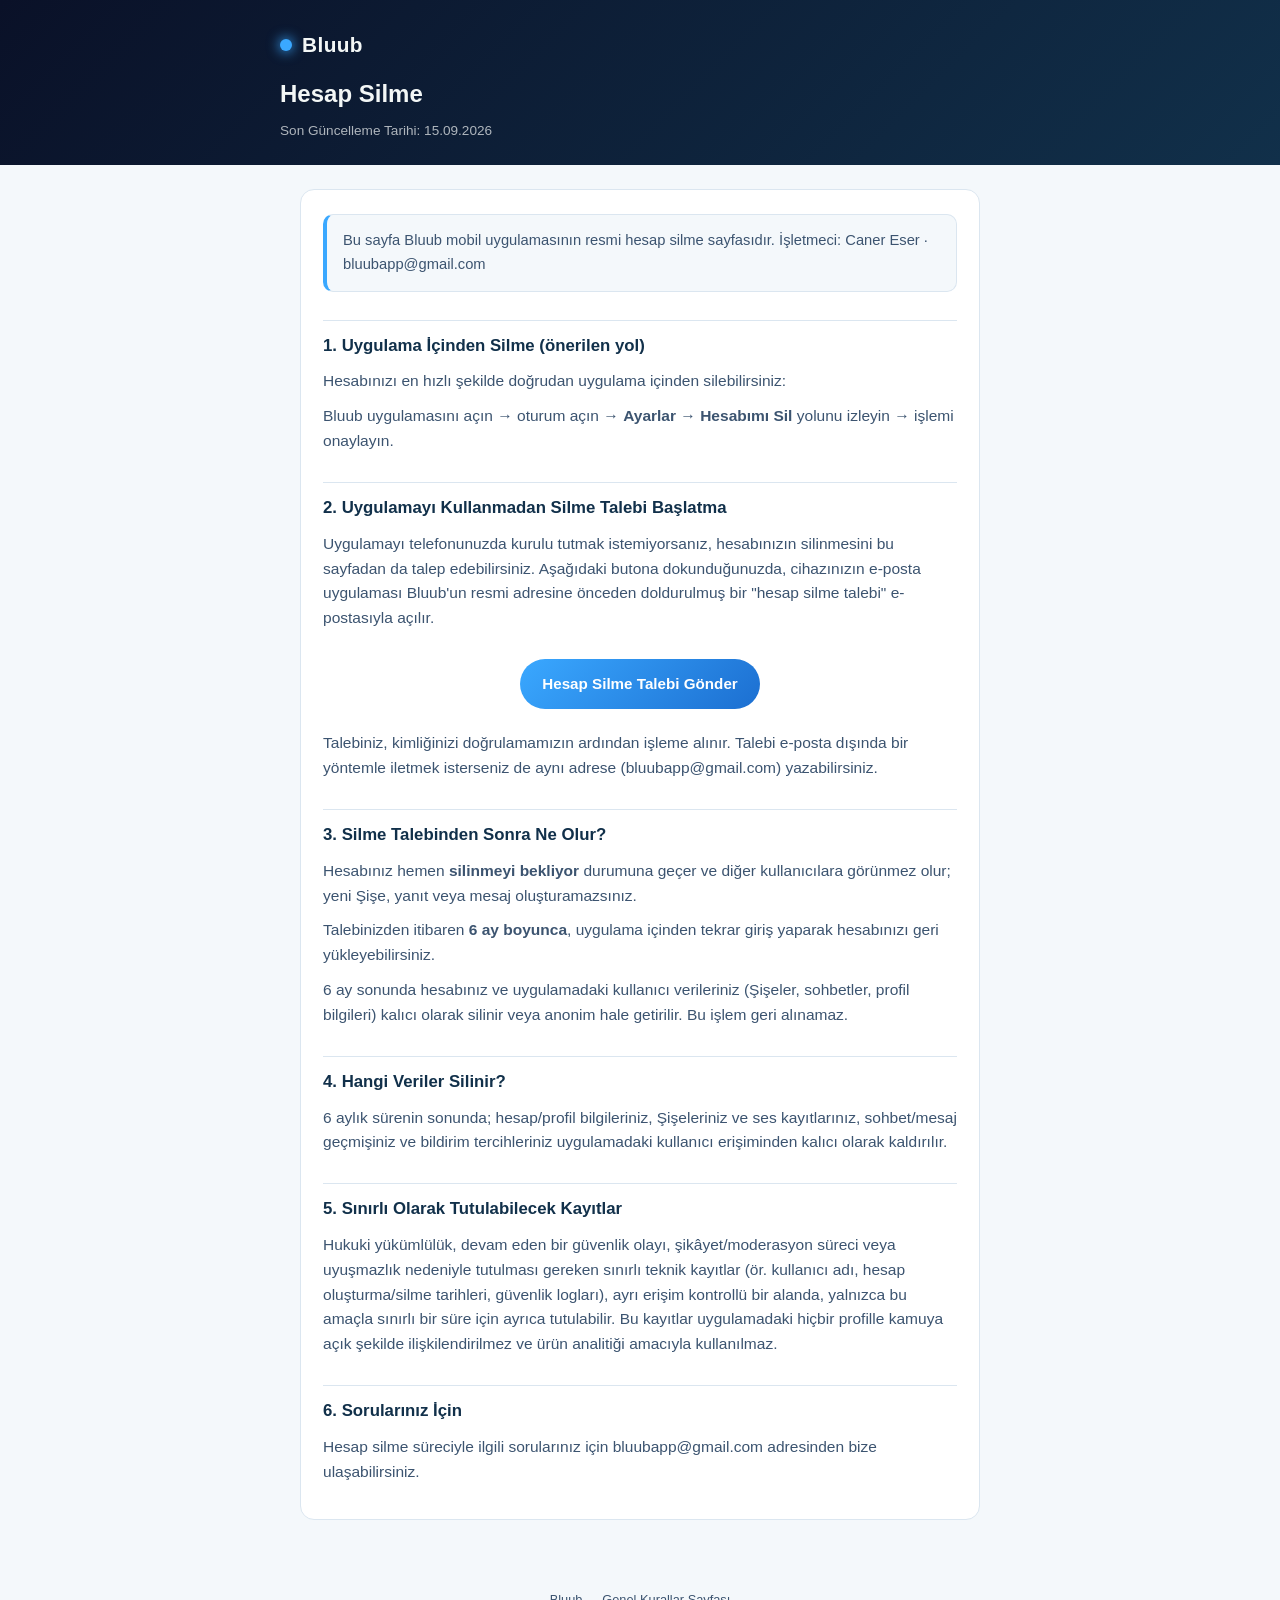
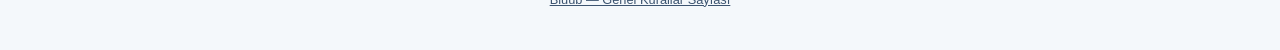
==== account-deletion/index.html @ 8baf8113 "Add files via upload" ====
<!doctype html>
<html lang="tr">
<head>
<meta charset="utf-8">
<meta name="viewport" content="width=device-width, initial-scale=1">
<title>Hesap Silme — Bluub</title>
<meta name="robots" content="index, follow">
<link rel="stylesheet" href="../assets/style.css">
</head>
<body>
<header class="site-header">
  <div class="brand"><span class="logo-dot"></span><a href="../">Bluub</a></div>
  <div class="page-title">
    <h1>Hesap Silme</h1>
    <div class="meta">Son Güncelleme Tarihi: 15.09.2026</div>
  </div>
</header>
<main>
<article>

<div class="callout">
Bu sayfa Bluub mobil uygulamasının resmi hesap silme sayfasıdır. İşletmeci: Caner Eser · bluubapp@gmail.com
</div>

<h2>1. Uygulama İçinden Silme (önerilen yol)</h2>
<p>Hesabınızı en hızlı şekilde doğrudan uygulama içinden silebilirsiniz:</p>
<p>Bluub uygulamasını açın → oturum açın → <strong>Ayarlar → Hesabımı Sil</strong> yolunu izleyin → işlemi onaylayın.</p>

<h2>2. Uygulamayı Kullanmadan Silme Talebi Başlatma</h2>
<p>Uygulamayı telefonunuzda kurulu tutmak istemiyorsanız, hesabınızın silinmesini bu sayfadan da talep edebilirsiniz. Aşağıdaki butona dokunduğunuzda, cihazınızın e-posta uygulaması Bluub'un resmi adresine önceden doldurulmuş bir "hesap silme talebi" e-postasıyla açılır.</p>
<p style="text-align:center; margin: 22px 0;">
  <a class="cta" href="mailto:bluubapp@gmail.com?subject=Bluub%20Hesap%20Silme%20Talebi&amp;body=Merhaba%2C%0A%0ABluub%20hesab%C4%B1m%C4%B1n%20silinmesini%20talep%20ediyorum.%0A%0AKay%C4%B1tl%C4%B1%20e-posta%20adresim%3A%20%0AKullan%C4%B1c%C4%B1%20ad%C4%B1m%20(nickname)%3A%20%0A%0ANot%3A%20Kimli%C4%9Finizi%20do%C4%9Frulayabilmemiz%20i%C3%A7in%20yukar%C4%B1daki%20alanlar%C4%B1%20doldurman%C4%B1z%C4%B1%20rica%20ederiz.">Hesap Silme Talebi Gönder</a>
</p>
<p>Talebiniz, kimliğinizi doğrulamamızın ardından işleme alınır. Talebi e-posta dışında bir yöntemle iletmek isterseniz de aynı adrese (bluubapp@gmail.com) yazabilirsiniz.</p>

<h2>3. Silme Talebinden Sonra Ne Olur?</h2>
<p>Hesabınız hemen <strong>silinmeyi bekliyor</strong> durumuna geçer ve diğer kullanıcılara görünmez olur; yeni Şişe, yanıt veya mesaj oluşturamazsınız.</p>
<p>Talebinizden itibaren <strong>6 ay boyunca</strong>, uygulama içinden tekrar giriş yaparak hesabınızı geri yükleyebilirsiniz.</p>
<p>6 ay sonunda hesabınız ve uygulamadaki kullanıcı verileriniz (Şişeler, sohbetler, profil bilgileri) kalıcı olarak silinir veya anonim hale getirilir. Bu işlem geri alınamaz.</p>

<h2>4. Hangi Veriler Silinir?</h2>
<p>6 aylık sürenin sonunda; hesap/profil bilgileriniz, Şişeleriniz ve ses kayıtlarınız, sohbet/mesaj geçmişiniz ve bildirim tercihleriniz uygulamadaki kullanıcı erişiminden kalıcı olarak kaldırılır.</p>

<h2>5. Sınırlı Olarak Tutulabilecek Kayıtlar</h2>
<p>Hukuki yükümlülük, devam eden bir güvenlik olayı, şikâyet/moderasyon süreci veya uyuşmazlık nedeniyle tutulması gereken sınırlı teknik kayıtlar (ör. kullanıcı adı, hesap oluşturma/silme tarihleri, güvenlik logları), ayrı erişim kontrollü bir alanda, yalnızca bu amaçla sınırlı bir süre için ayrıca tutulabilir. Bu kayıtlar uygulamadaki hiçbir profille kamuya açık şekilde ilişkilendirilmez ve ürün analitiği amacıyla kullanılmaz.</p>

<h2>6. Sorularınız İçin</h2>
<p>Hesap silme süreciyle ilgili sorularınız için bluubapp@gmail.com adresinden bize ulaşabilirsiniz.</p>

</article>
</main>
<footer class="site-footer">
  <a href="../">Bluub — Genel Kurallar Sayfası</a>
</footer>
</body>
</html>
---- assets/style.css ----
:root {
  --sky-night: #0A1128;
  --sky-dusk: #2A3A63;
  --sea-deep: #071B2E;
  --sea-mid: #11304A;
  --accent: #3AA8FF;
  --accent-deep: #1C6FD1;
  --foam: #F3F7F6;
  --ink: #10233a;
  --ink-soft: #3c5470;
  --paper: #ffffff;
  --paper-soft: #f4f8fb;
  --border: #dbe6f0;
  --max-width: 720px;
}

* { box-sizing: border-box; }

html { -webkit-text-size-adjust: 100%; }

body {
  margin: 0;
  font-family: -apple-system, BlinkMacSystemFont, "Segoe UI", Roboto, Helvetica, Arial, sans-serif;
  background: var(--paper-soft);
  color: var(--ink);
  line-height: 1.6;
}

header.site-header {
  background: linear-gradient(135deg, var(--sky-night), var(--sea-mid));
  color: var(--foam);
  padding: 28px 20px 24px;
}

.brand {
  display: flex;
  align-items: center;
  gap: 10px;
  max-width: var(--max-width);
  margin: 0 auto;
}

.brand .logo-dot {
  width: 12px;
  height: 12px;
  border-radius: 50%;
  background: var(--accent);
  box-shadow: 0 0 12px 2px rgba(58, 168, 255, 0.7);
  flex-shrink: 0;
}

.brand a {
  color: var(--foam);
  text-decoration: none;
  font-size: 1.3rem;
  font-weight: 700;
  letter-spacing: 0.02em;
}

.page-title {
  max-width: var(--max-width);
  margin: 14px auto 0;
}

.page-title h1 {
  margin: 0;
  font-size: 1.5rem;
  font-weight: 700;
  color: var(--foam);
}

.page-title .meta {
  margin-top: 6px;
  font-size: 0.85rem;
  color: rgba(243, 247, 246, 0.7);
}

main {
  max-width: var(--max-width);
  margin: 0 auto;
  padding: 24px 20px 60px;
}

article {
  background: var(--paper);
  border: 1px solid var(--border);
  border-radius: 14px;
  padding: 24px 22px;
}

article h2 {
  font-size: 1.05rem;
  color: var(--sea-mid);
  margin: 28px 0 10px;
  padding-top: 12px;
  border-top: 1px solid var(--border);
}

article h2:first-child {
  margin-top: 0;
  padding-top: 0;
  border-top: none;
}

article p {
  margin: 0 0 10px;
  font-size: 0.97rem;
  color: var(--ink-soft);
}

article a {
  color: var(--accent-deep);
  word-break: break-word;
}

.index-list {
  list-style: none;
  margin: 0;
  padding: 0;
  display: flex;
  flex-direction: column;
  gap: 10px;
}

.index-list a {
  display: block;
  background: var(--paper);
  border: 1px solid var(--border);
  border-radius: 12px;
  padding: 16px 18px;
  text-decoration: none;
  color: var(--ink);
  font-weight: 600;
  font-size: 0.98rem;
}

.index-list a:hover { border-color: var(--accent); }

.index-list .desc {
  display: block;
  font-weight: 400;
  font-size: 0.85rem;
  color: var(--ink-soft);
  margin-top: 4px;
}

.cta {
  display: inline-block;
  margin-top: 6px;
  background: linear-gradient(135deg, var(--accent), var(--accent-deep));
  color: #fff;
  text-decoration: none;
  font-weight: 700;
  padding: 13px 22px;
  border-radius: 999px;
  font-size: 0.95rem;
}

.callout {
  background: var(--paper-soft);
  border: 1px solid var(--border);
  border-left: 4px solid var(--accent);
  border-radius: 10px;
  padding: 14px 16px;
  margin: 0 0 16px;
  font-size: 0.92rem;
  color: var(--ink-soft);
}

footer.site-footer {
  max-width: var(--max-width);
  margin: 0 auto;
  padding: 10px 20px 40px;
  font-size: 0.8rem;
  color: var(--ink-soft);
  text-align: center;
}

footer.site-footer a { color: var(--ink-soft); }

@media (prefers-color-scheme: dark) {
  :root {
    --paper: #101c2c;
    --paper-soft: #0a1420;
    --ink: #eef4fa;
    --ink-soft: #b7c6d8;
    --border: #223550;
  }
  article h2 { color: #9fd0ff; }
}
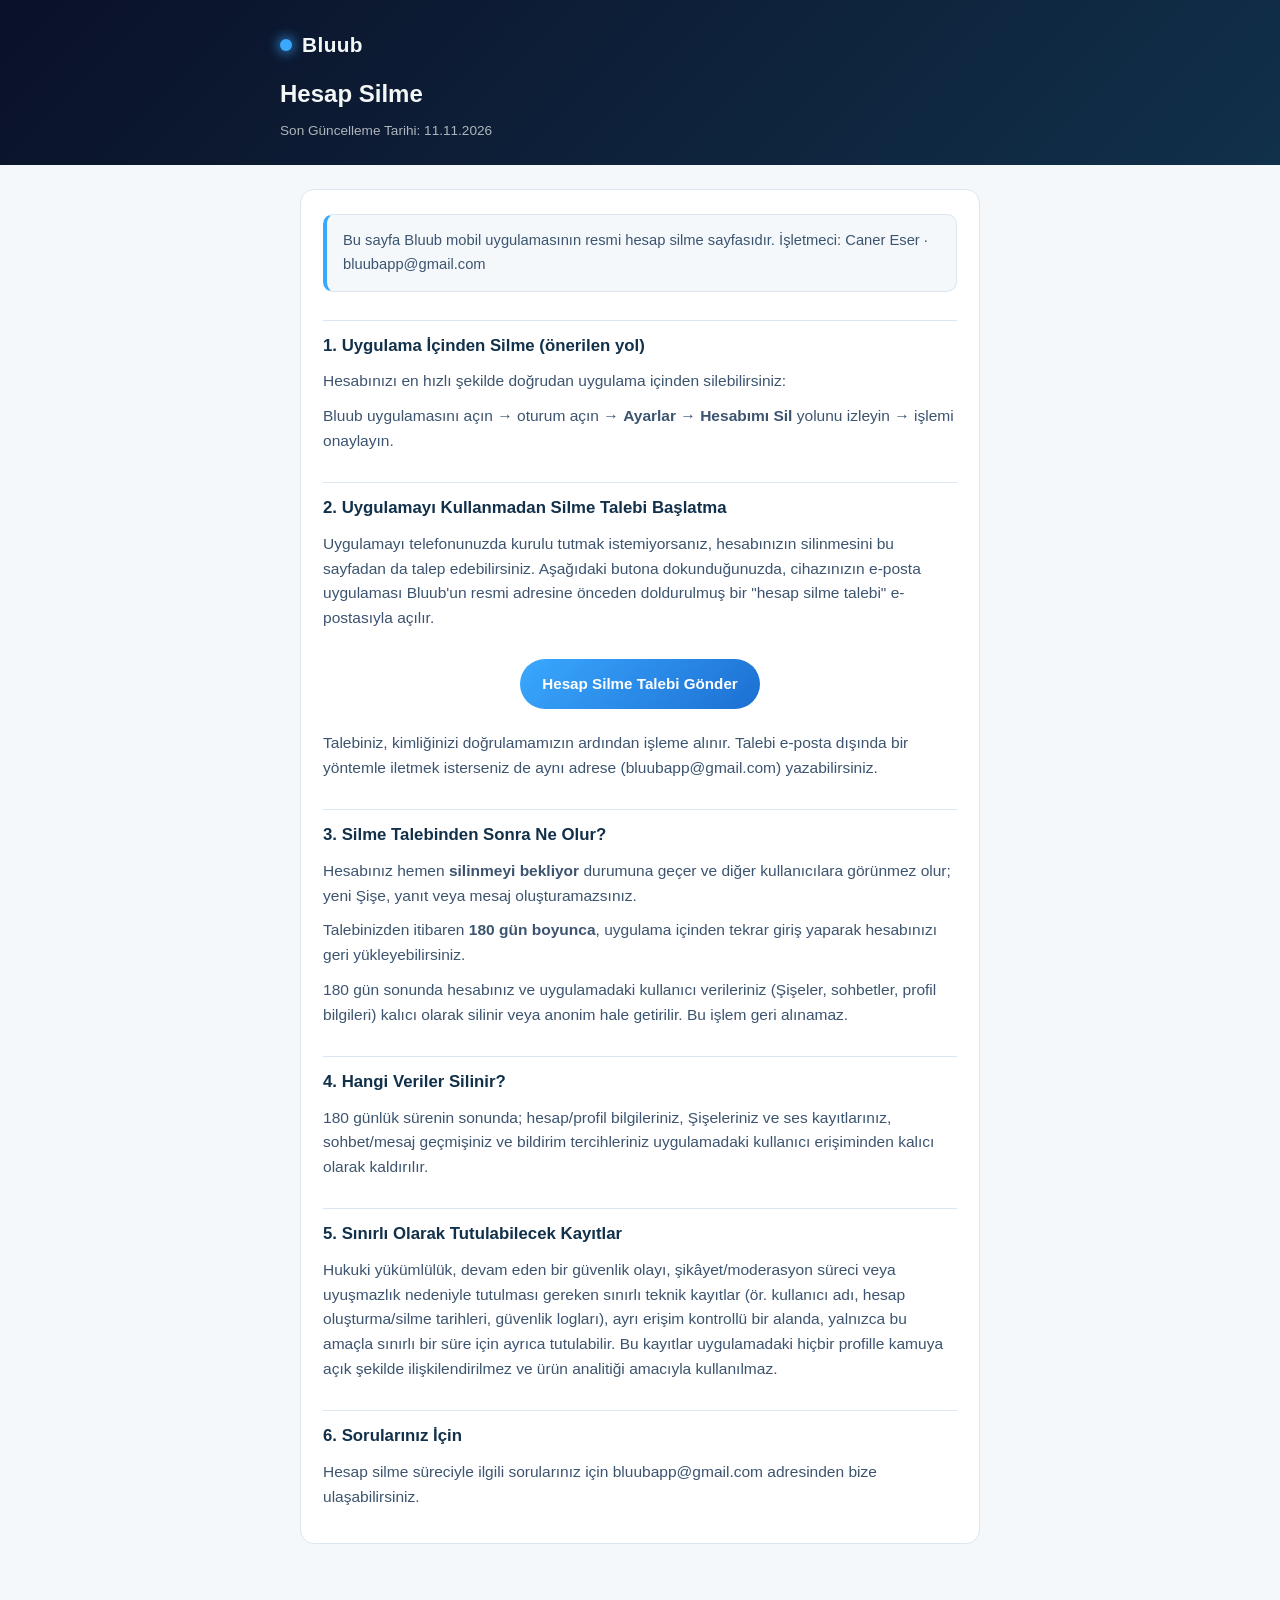
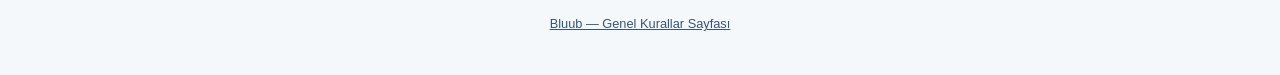
==== commit e96e7f78: "docs(legal): align account deletion grace period to 180 days (draft)" ====
--- a/account-deletion/index.html
+++ b/account-deletion/index.html
@@ -12,7 +12,7 @@
   <div class="brand"><span class="logo-dot"></span><a href="../">Bluub</a></div>
   <div class="page-title">
     <h1>Hesap Silme</h1>
-    <div class="meta">Son Güncelleme Tarihi: 15.09.2026</div>
+    <div class="meta">Son Güncelleme Tarihi: 11.11.2026</div>
   </div>
 </header>
 <main>
@@ -35,11 +35,11 @@
 
 <h2>3. Silme Talebinden Sonra Ne Olur?</h2>
 <p>Hesabınız hemen <strong>silinmeyi bekliyor</strong> durumuna geçer ve diğer kullanıcılara görünmez olur; yeni Şişe, yanıt veya mesaj oluşturamazsınız.</p>
-<p>Talebinizden itibaren <strong>6 ay boyunca</strong>, uygulama içinden tekrar giriş yaparak hesabınızı geri yükleyebilirsiniz.</p>
-<p>6 ay sonunda hesabınız ve uygulamadaki kullanıcı verileriniz (Şişeler, sohbetler, profil bilgileri) kalıcı olarak silinir veya anonim hale getirilir. Bu işlem geri alınamaz.</p>
+<p>Talebinizden itibaren <strong>180 gün boyunca</strong>, uygulama içinden tekrar giriş yaparak hesabınızı geri yükleyebilirsiniz.</p>
+<p>180 gün sonunda hesabınız ve uygulamadaki kullanıcı verileriniz (Şişeler, sohbetler, profil bilgileri) kalıcı olarak silinir veya anonim hale getirilir. Bu işlem geri alınamaz.</p>
 
 <h2>4. Hangi Veriler Silinir?</h2>
-<p>6 aylık sürenin sonunda; hesap/profil bilgileriniz, Şişeleriniz ve ses kayıtlarınız, sohbet/mesaj geçmişiniz ve bildirim tercihleriniz uygulamadaki kullanıcı erişiminden kalıcı olarak kaldırılır.</p>
+<p>180 günlük sürenin sonunda; hesap/profil bilgileriniz, Şişeleriniz ve ses kayıtlarınız, sohbet/mesaj geçmişiniz ve bildirim tercihleriniz uygulamadaki kullanıcı erişiminden kalıcı olarak kaldırılır.</p>
 
 <h2>5. Sınırlı Olarak Tutulabilecek Kayıtlar</h2>
 <p>Hukuki yükümlülük, devam eden bir güvenlik olayı, şikâyet/moderasyon süreci veya uyuşmazlık nedeniyle tutulması gereken sınırlı teknik kayıtlar (ör. kullanıcı adı, hesap oluşturma/silme tarihleri, güvenlik logları), ayrı erişim kontrollü bir alanda, yalnızca bu amaçla sınırlı bir süre için ayrıca tutulabilir. Bu kayıtlar uygulamadaki hiçbir profille kamuya açık şekilde ilişkilendirilmez ve ürün analitiği amacıyla kullanılmaz.</p>
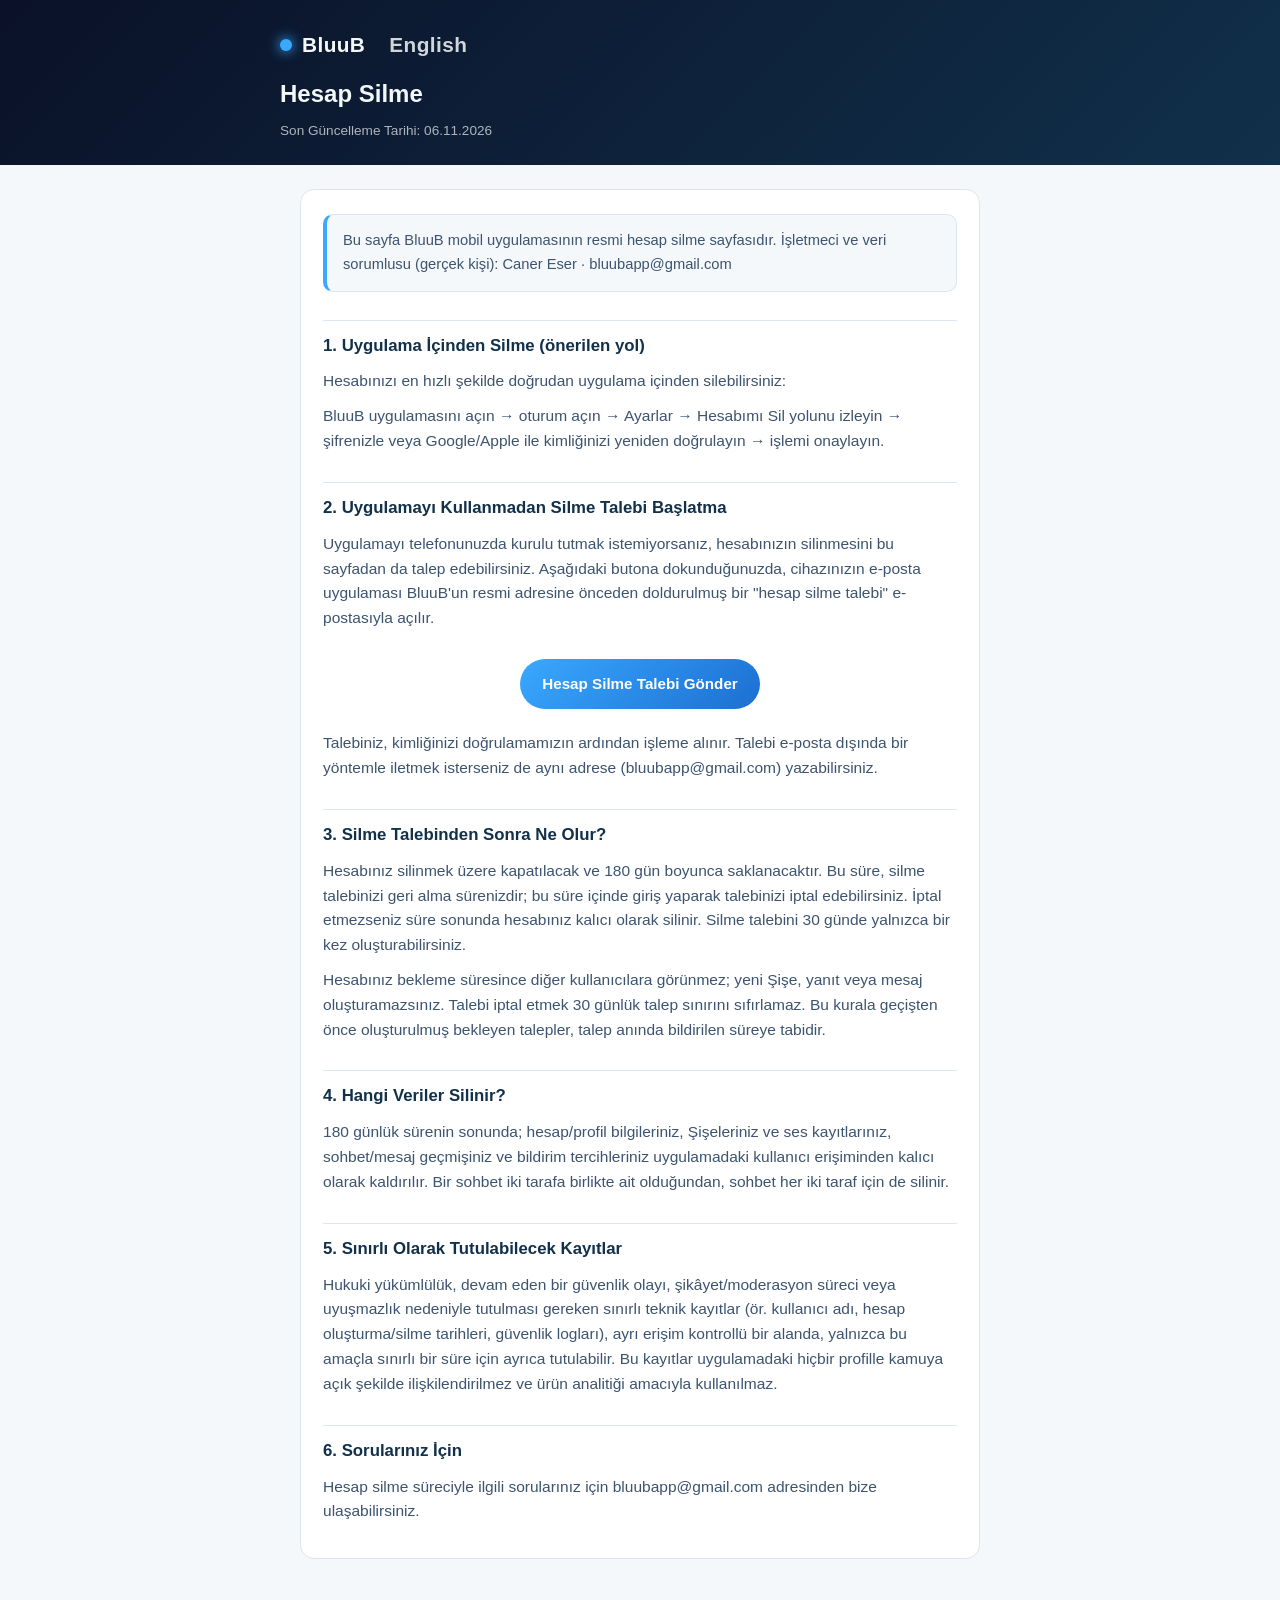
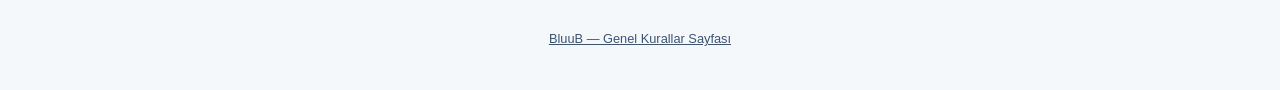
==== commit 0fa3f829: "legal: sync all pages with in-app texts (TR+EN), 180-day restore period, child safety pages - privac" ====
--- a/account-deletion/index.html
+++ b/account-deletion/index.html
@@ -3,54 +3,47 @@
 <head>
 <meta charset="utf-8">
 <meta name="viewport" content="width=device-width, initial-scale=1">
-<title>Hesap Silme — Bluub</title>
+<title>Hesap Silme — BluuB</title>
 <meta name="robots" content="index, follow">
 <link rel="stylesheet" href="../assets/style.css">
+<link rel="alternate" hreflang="en" href="../en/account-deletion/">
 </head>
 <body>
 <header class="site-header">
-  <div class="brand"><span class="logo-dot"></span><a href="../">Bluub</a></div>
+  <div class="brand"><span class="logo-dot"></span><a href="../">BluuB</a>
+    <a class="lang-switch" href="../en/account-deletion/" lang="en">English</a></div>
   <div class="page-title">
     <h1>Hesap Silme</h1>
-    <div class="meta">Son Güncelleme Tarihi: 11.11.2026</div>
+    <div class="meta">Son Güncelleme Tarihi: 06.11.2026</div>
   </div>
 </header>
 <main>
 <article>
-
 <div class="callout">
-Bu sayfa Bluub mobil uygulamasının resmi hesap silme sayfasıdır. İşletmeci: Caner Eser · bluubapp@gmail.com
+Bu sayfa BluuB mobil uygulamasının resmi hesap silme sayfasıdır. İşletmeci ve veri sorumlusu (gerçek kişi): Caner Eser · bluubapp@gmail.com
 </div>
-
 <h2>1. Uygulama İçinden Silme (önerilen yol)</h2>
 <p>Hesabınızı en hızlı şekilde doğrudan uygulama içinden silebilirsiniz:</p>
-<p>Bluub uygulamasını açın → oturum açın → <strong>Ayarlar → Hesabımı Sil</strong> yolunu izleyin → işlemi onaylayın.</p>
-
+<p>BluuB uygulamasını açın → oturum açın → Ayarlar → Hesabımı Sil yolunu izleyin → şifrenizle veya Google/Apple ile kimliğinizi yeniden doğrulayın → işlemi onaylayın.</p>
 <h2>2. Uygulamayı Kullanmadan Silme Talebi Başlatma</h2>
-<p>Uygulamayı telefonunuzda kurulu tutmak istemiyorsanız, hesabınızın silinmesini bu sayfadan da talep edebilirsiniz. Aşağıdaki butona dokunduğunuzda, cihazınızın e-posta uygulaması Bluub'un resmi adresine önceden doldurulmuş bir "hesap silme talebi" e-postasıyla açılır.</p>
+<p>Uygulamayı telefonunuzda kurulu tutmak istemiyorsanız, hesabınızın silinmesini bu sayfadan da talep edebilirsiniz. Aşağıdaki butona dokunduğunuzda, cihazınızın e-posta uygulaması BluuB'un resmi adresine önceden doldurulmuş bir "hesap silme talebi" e-postasıyla açılır.</p>
 <p style="text-align:center; margin: 22px 0;">
-  <a class="cta" href="mailto:bluubapp@gmail.com?subject=Bluub%20Hesap%20Silme%20Talebi&amp;body=Merhaba%2C%0A%0ABluub%20hesab%C4%B1m%C4%B1n%20silinmesini%20talep%20ediyorum.%0A%0AKay%C4%B1tl%C4%B1%20e-posta%20adresim%3A%20%0AKullan%C4%B1c%C4%B1%20ad%C4%B1m%20(nickname)%3A%20%0A%0ANot%3A%20Kimli%C4%9Finizi%20do%C4%9Frulayabilmemiz%20i%C3%A7in%20yukar%C4%B1daki%20alanlar%C4%B1%20doldurman%C4%B1z%C4%B1%20rica%20ederiz.">Hesap Silme Talebi Gönder</a>
+  <a class="cta" href="mailto:bluubapp@gmail.com?subject=BluuB%20Hesap%20Silme%20Talebi&amp;body=Merhaba%2C%0A%0ABluuB%20hesab%C4%B1m%C4%B1n%20silinmesini%20talep%20ediyorum.%0A%0AKay%C4%B1tl%C4%B1%20e-posta%20adresim%3A%20%0AKullan%C4%B1c%C4%B1%20ad%C4%B1m%20%28nickname%29%3A%20%0A%0ANot%3A%20Kimli%C4%9Finizi%20do%C4%9Frulayabilmemiz%20i%C3%A7in%20yukar%C4%B1daki%20alanlar%C4%B1%20doldurman%C4%B1z%C4%B1%20rica%20ederiz.">Hesap Silme Talebi Gönder</a>
 </p>
 <p>Talebiniz, kimliğinizi doğrulamamızın ardından işleme alınır. Talebi e-posta dışında bir yöntemle iletmek isterseniz de aynı adrese (bluubapp@gmail.com) yazabilirsiniz.</p>
-
 <h2>3. Silme Talebinden Sonra Ne Olur?</h2>
-<p>Hesabınız hemen <strong>silinmeyi bekliyor</strong> durumuna geçer ve diğer kullanıcılara görünmez olur; yeni Şişe, yanıt veya mesaj oluşturamazsınız.</p>
-<p>Talebinizden itibaren <strong>180 gün boyunca</strong>, uygulama içinden tekrar giriş yaparak hesabınızı geri yükleyebilirsiniz.</p>
-<p>180 gün sonunda hesabınız ve uygulamadaki kullanıcı verileriniz (Şişeler, sohbetler, profil bilgileri) kalıcı olarak silinir veya anonim hale getirilir. Bu işlem geri alınamaz.</p>
-
+<p>Hesabınız silinmek üzere kapatılacak ve 180 gün boyunca saklanacaktır. Bu süre, silme talebinizi geri alma sürenizdir; bu süre içinde giriş yaparak talebinizi iptal edebilirsiniz. İptal etmezseniz süre sonunda hesabınız kalıcı olarak silinir. Silme talebini 30 günde yalnızca bir kez oluşturabilirsiniz.</p>
+<p>Hesabınız bekleme süresince diğer kullanıcılara görünmez; yeni Şişe, yanıt veya mesaj oluşturamazsınız. Talebi iptal etmek 30 günlük talep sınırını sıfırlamaz. Bu kurala geçişten önce oluşturulmuş bekleyen talepler, talep anında bildirilen süreye tabidir.</p>
 <h2>4. Hangi Veriler Silinir?</h2>
-<p>180 günlük sürenin sonunda; hesap/profil bilgileriniz, Şişeleriniz ve ses kayıtlarınız, sohbet/mesaj geçmişiniz ve bildirim tercihleriniz uygulamadaki kullanıcı erişiminden kalıcı olarak kaldırılır.</p>
-
+<p>180 günlük sürenin sonunda; hesap/profil bilgileriniz, Şişeleriniz ve ses kayıtlarınız, sohbet/mesaj geçmişiniz ve bildirim tercihleriniz uygulamadaki kullanıcı erişiminden kalıcı olarak kaldırılır. Bir sohbet iki tarafa birlikte ait olduğundan, sohbet her iki taraf için de silinir.</p>
 <h2>5. Sınırlı Olarak Tutulabilecek Kayıtlar</h2>
 <p>Hukuki yükümlülük, devam eden bir güvenlik olayı, şikâyet/moderasyon süreci veya uyuşmazlık nedeniyle tutulması gereken sınırlı teknik kayıtlar (ör. kullanıcı adı, hesap oluşturma/silme tarihleri, güvenlik logları), ayrı erişim kontrollü bir alanda, yalnızca bu amaçla sınırlı bir süre için ayrıca tutulabilir. Bu kayıtlar uygulamadaki hiçbir profille kamuya açık şekilde ilişkilendirilmez ve ürün analitiği amacıyla kullanılmaz.</p>
-
 <h2>6. Sorularınız İçin</h2>
 <p>Hesap silme süreciyle ilgili sorularınız için bluubapp@gmail.com adresinden bize ulaşabilirsiniz.</p>
-
 </article>
 </main>
 <footer class="site-footer">
-  <a href="../">Bluub — Genel Kurallar Sayfası</a>
+  <a href="../">BluuB — Genel Kurallar Sayfası</a>
 </footer>
 </body>
 </html>
--- a/assets/style.css
+++ b/assets/style.css
@@ -188,3 +188,11 @@
   }
   article h2 { color: #9fd0ff; }
 }
+
+/* TR/EN dil bağlantısı (tools/build.py) */
+.lang-switch {
+  margin-left: 14px;
+  font-size: 13px;
+  font-weight: 500;
+  opacity: 0.85;
+}
